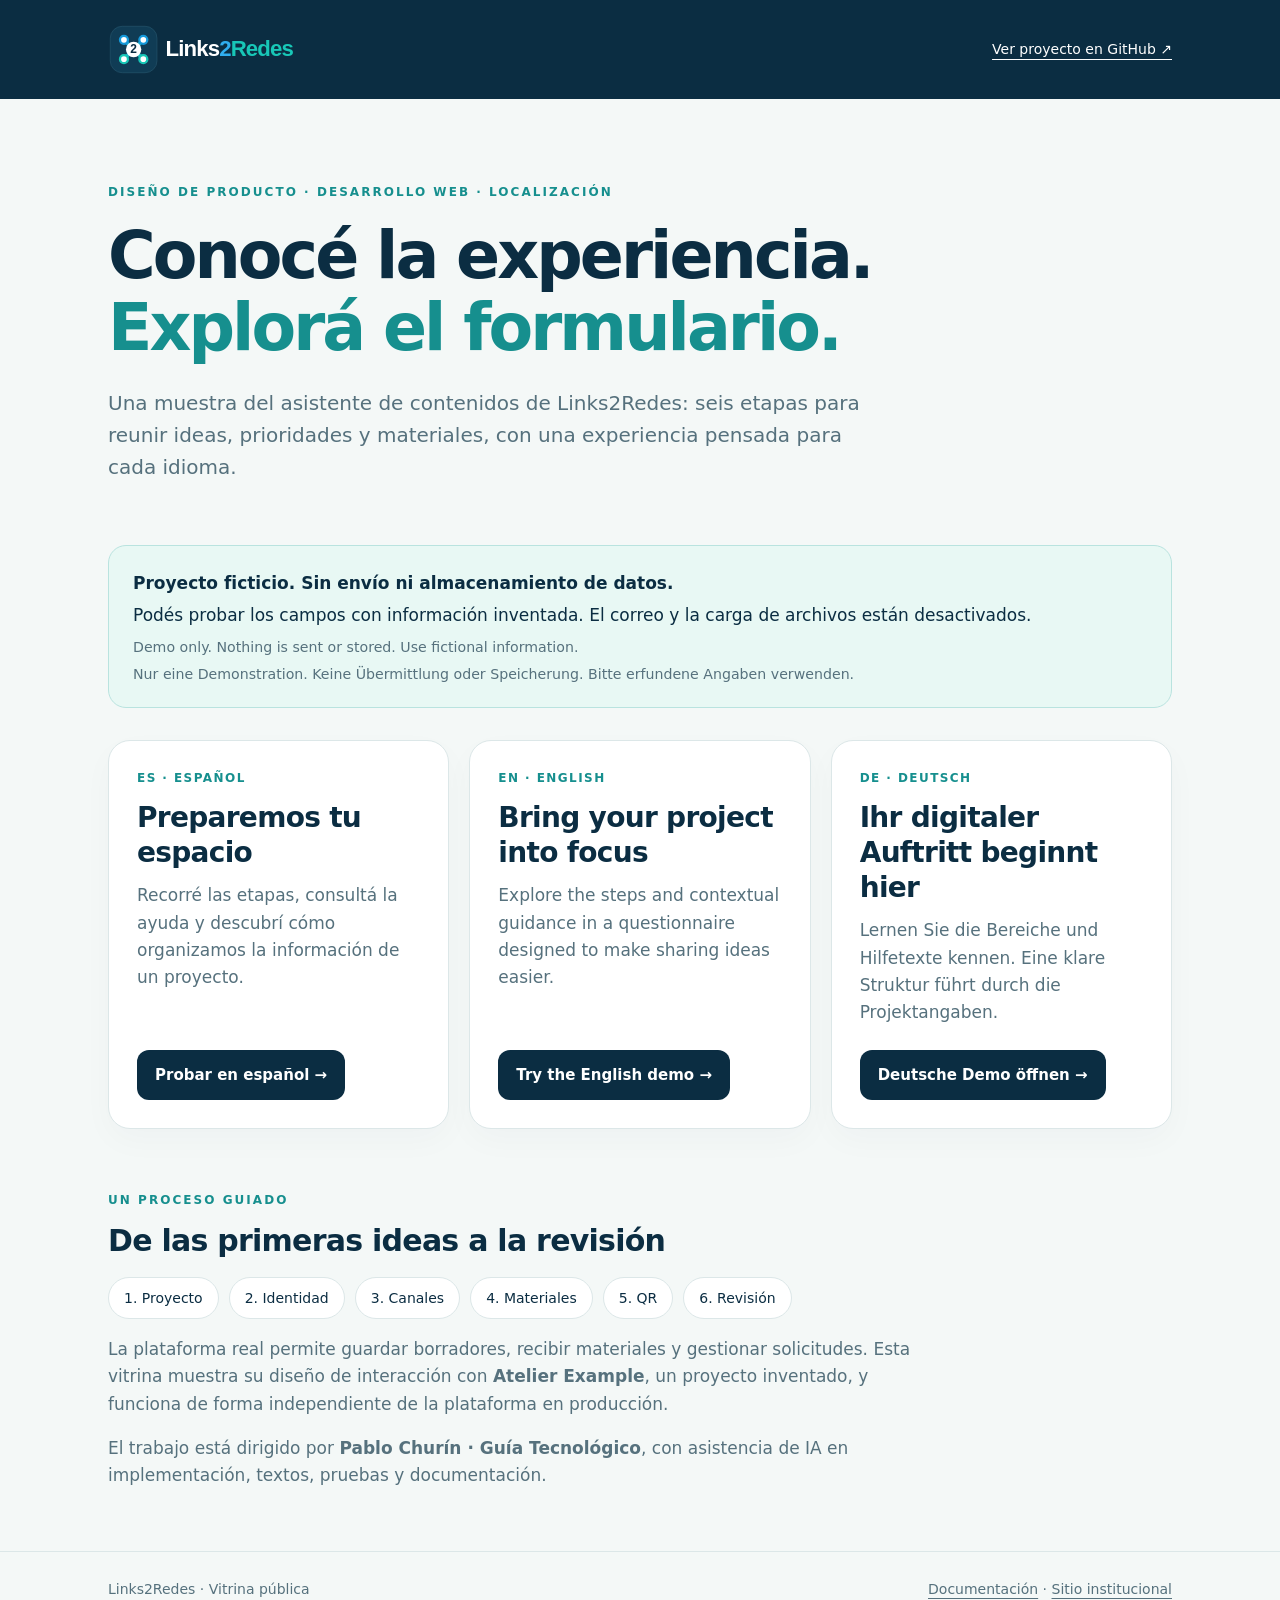
==== index.html @ 5fee1424 "Publicar portada navegable para la demo en GitHub Pages" ====
<!doctype html>
<html lang="es">
<head>
  <meta charset="utf-8">
  <meta name="viewport" content="width=device-width,initial-scale=1">
  <meta http-equiv="Content-Security-Policy" content="default-src 'self'; style-src 'self' 'unsafe-inline'; img-src 'self' data:; connect-src 'none'; form-action 'none'; object-src 'none'; base-uri 'none'">
  <meta name="description" content="Conocé el asistente de contenidos de Links2Redes: una demostración ficticia en español, inglés y alemán, sin envío ni almacenamiento de datos.">
  <meta name="theme-color" content="#0b2d42">
  <title>Links2Redes · Probar la demostración</title>
  <link rel="icon" href="demo/assets/favicon.svg" type="image/svg+xml">
  <style>
    :root{color-scheme:light;--navy:#0b2d42;--teal:#168f8e;--muted:#56717d;--line:#dce7e8}
    *{box-sizing:border-box}body{margin:0;background:#f4f8f7;color:var(--navy);font:17px/1.6 system-ui,-apple-system,Segoe UI,sans-serif}a{color:inherit}a:focus-visible{outline:3px solid #e97460;outline-offset:5px}header{background:var(--navy);color:#fff}header .wrap{padding-top:24px;padding-bottom:24px;display:flex;justify-content:space-between;align-items:center;gap:24px}.brand{width:205px;max-width:45vw}.wrap{max-width:1120px;padding:0 28px;margin:auto}.repo{font-size:14px;text-underline-offset:5px}.hero{padding:72px 0 42px;max-width:880px}.eyebrow{font-size:12px;letter-spacing:.17em;font-weight:800;color:var(--teal);text-transform:uppercase}h1{font-size:clamp(38px,6vw,65px);line-height:1.1;letter-spacing:-.045em;margin:18px 0 24px}h1 em{color:var(--teal);font-style:normal}.lead{max-width:780px;color:var(--muted);font-size:20px}.notice{border:1px solid #b9e3df;background:#e8f8f4;padding:20px 24px;border-radius:18px;margin:0 0 32px}.notice p{margin:4px 0}.notice small{color:var(--muted)}.languages{display:grid;grid-template-columns:repeat(3,minmax(0,1fr));gap:20px}.card{background:#fff;border:1px solid var(--line);border-radius:22px;padding:28px;display:flex;flex-direction:column;align-items:flex-start;box-shadow:0 12px 32px #0b2d4207}.card .tag{font-size:12px;font-weight:800;letter-spacing:.12em;color:var(--teal)}h2{font-size:28px;letter-spacing:-.025em;line-height:1.25;margin:12px 0}.card p{margin:0 0 24px;color:var(--muted);flex:1}.button{display:inline-block;border-radius:12px;background:var(--navy);color:#fff;text-decoration:none;font-size:15px;font-weight:750;padding:13px 18px}.section{margin:62px 0}.section h2{font-size:30px}.steps{display:flex;flex-wrap:wrap;gap:10px;padding:0;list-style:none}.steps li{border:1px solid var(--line);background:#fff;border-radius:100px;padding:9px 15px;font-size:14px}.detail{max-width:820px;color:var(--muted)}footer{border-top:1px solid var(--line);padding:26px 0 36px;color:var(--muted);font-size:14px}footer .wrap{display:flex;justify-content:space-between;flex-wrap:wrap;gap:12px}footer a{text-underline-offset:4px}@media(max-width:760px){.languages{grid-template-columns:1fr}.hero{padding-top:42px}.wrap{padding-left:20px;padding-right:20px}.card{padding:25px}.lead{font-size:18px}header .wrap{gap:14px}.repo{font-size:12px}}
  </style>
</head>
<body>
  <header><div class="wrap"><img class="brand" src="demo/assets/logo-links2redes-light.svg" alt="Links2Redes"><a class="repo" href="https://github.com/pacarg/links2redes">Ver proyecto en GitHub ↗</a></div></header>
  <main class="wrap">
    <section class="hero"><p class="eyebrow">Diseño de producto · Desarrollo web · Localización</p><h1>Conocé la experiencia.<br><em>Explorá el formulario.</em></h1><p class="lead">Una muestra del asistente de contenidos de Links2Redes: seis etapas para reunir ideas, prioridades y materiales, con una experiencia pensada para cada idioma.</p></section>
    <aside class="notice" aria-label="Alcance de la demostración"><p><strong>Proyecto ficticio. Sin envío ni almacenamiento de datos.</strong></p><p>Podés probar los campos con información inventada. El correo y la carga de archivos están desactivados.</p><small lang="en">Demo only. Nothing is sent or stored. Use fictional information.</small><br><small lang="de">Nur eine Demonstration. Keine Übermittlung oder Speicherung. Bitte erfundene Angaben verwenden.</small></aside>
    <section class="languages" aria-label="Elegir idioma de la demostración">
      <article class="card" lang="es"><span class="tag">ES · ESPAÑOL</span><h2>Preparemos tu espacio</h2><p>Recorré las etapas, consultá la ayuda y descubrí cómo organizamos la información de un proyecto.</p><a class="button" href="demo/es.html">Probar en español →</a></article>
      <article class="card" lang="en"><span class="tag">EN · ENGLISH</span><h2>Bring your project into focus</h2><p>Explore the steps and contextual guidance in a questionnaire designed to make sharing ideas easier.</p><a class="button" href="demo/en.html">Try the English demo →</a></article>
      <article class="card" lang="de"><span class="tag">DE · DEUTSCH</span><h2>Ihr digitaler Auftritt beginnt hier</h2><p>Lernen Sie die Bereiche und Hilfetexte kennen. Eine klare Struktur führt durch die Projektangaben.</p><a class="button" href="demo/de.html">Deutsche Demo öffnen →</a></article>
    </section>
    <section class="section"><p class="eyebrow">Un proceso guiado</p><h2>De las primeras ideas a la revisión</h2><ol class="steps"><li>1. Proyecto</li><li>2. Identidad</li><li>3. Canales</li><li>4. Materiales</li><li>5. QR</li><li>6. Revisión</li></ol><p class="detail">La plataforma real permite guardar borradores, recibir materiales y gestionar solicitudes. Esta vitrina muestra su diseño de interacción con <strong>Atelier Example</strong>, un proyecto inventado, y funciona de forma independiente de la plataforma en producción.</p><p class="detail">El trabajo está dirigido por <strong>Pablo Churín · Guía Tecnológico</strong>, con asistencia de IA en implementación, textos, pruebas y documentación.</p></section>
  </main>
  <footer><div class="wrap"><span>Links2Redes · Vitrina pública</span><span><a href="https://github.com/pacarg/links2redes#readme">Documentación</a> · <a href="https://links2redes.com/">Sitio institucional</a></span></div></footer>
</body>
</html>
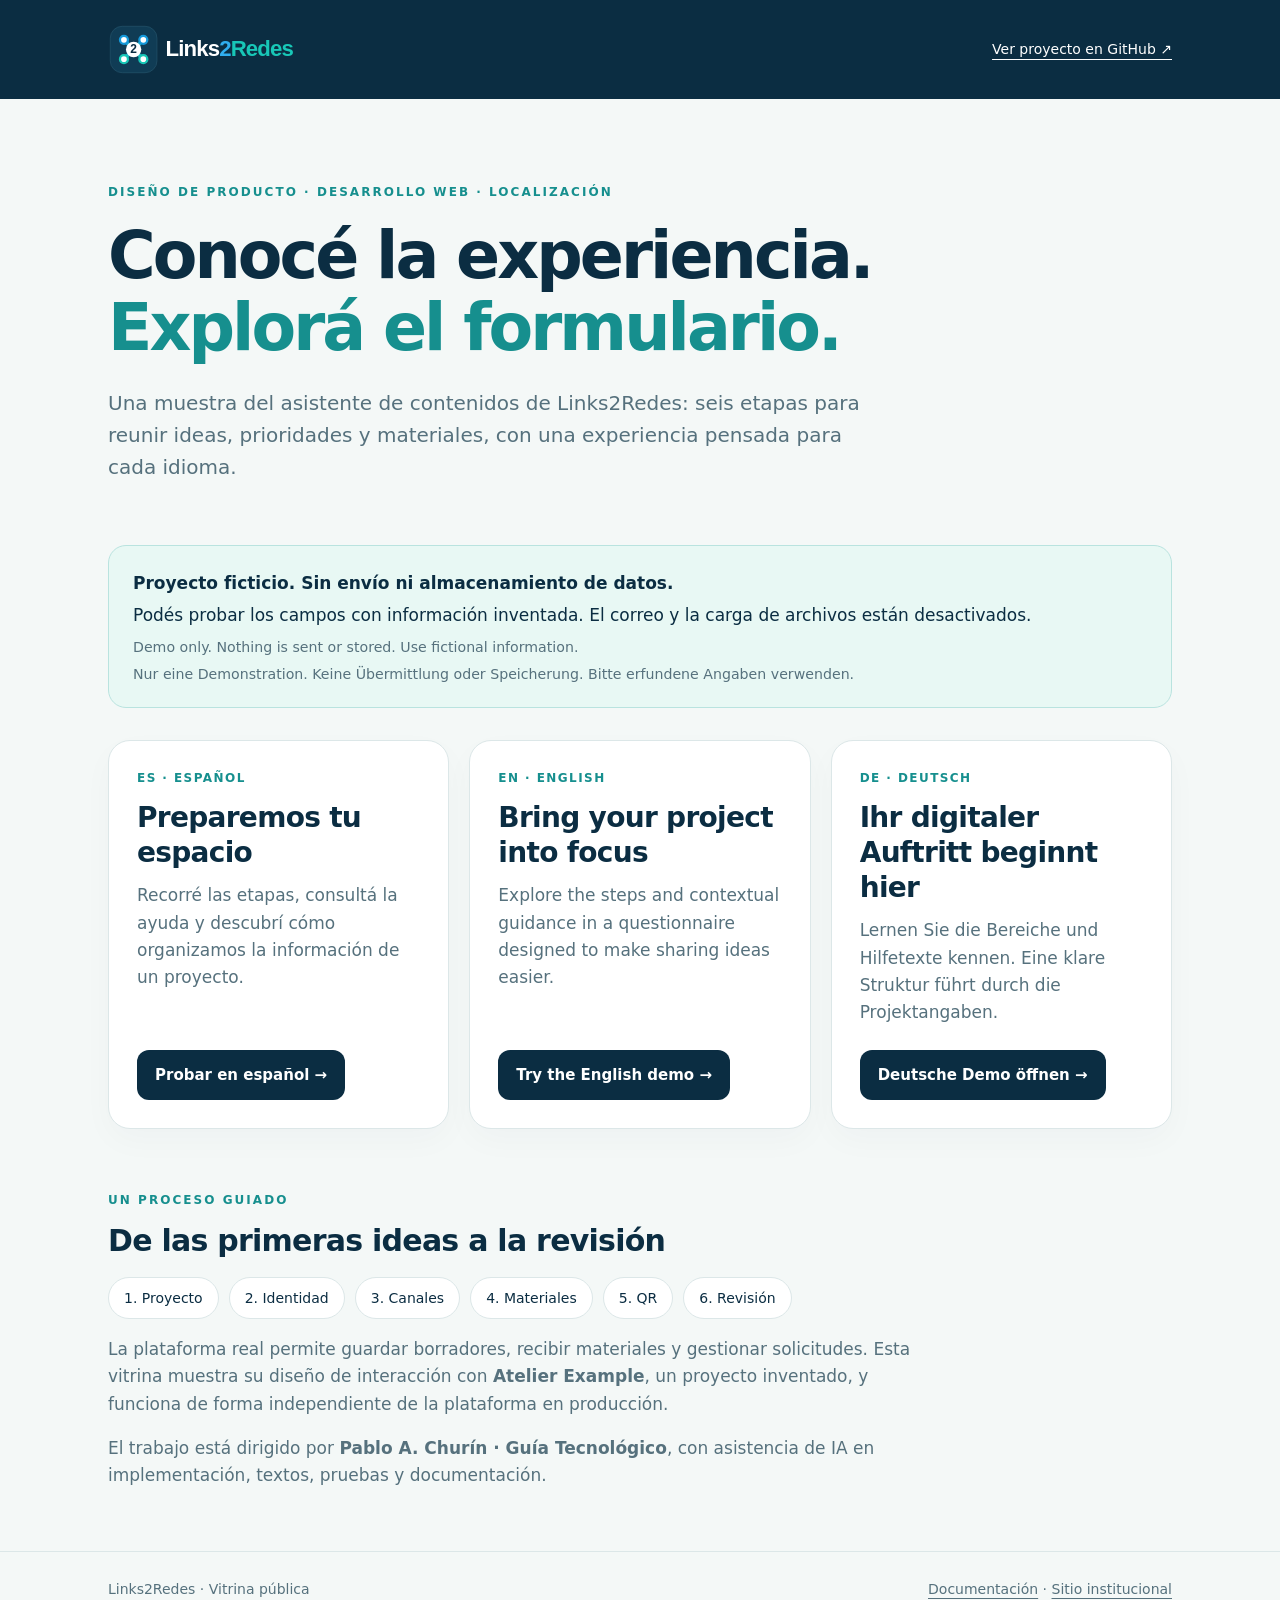
==== commit 47998b24: "Unificar autoria como Pablo A. Churin" ====
--- a/index.html
+++ b/index.html
@@ -23,7 +23,7 @@
       <article class="card" lang="en"><span class="tag">EN · ENGLISH</span><h2>Bring your project into focus</h2><p>Explore the steps and contextual guidance in a questionnaire designed to make sharing ideas easier.</p><a class="button" href="demo/en.html">Try the English demo →</a></article>
       <article class="card" lang="de"><span class="tag">DE · DEUTSCH</span><h2>Ihr digitaler Auftritt beginnt hier</h2><p>Lernen Sie die Bereiche und Hilfetexte kennen. Eine klare Struktur führt durch die Projektangaben.</p><a class="button" href="demo/de.html">Deutsche Demo öffnen →</a></article>
     </section>
-    <section class="section"><p class="eyebrow">Un proceso guiado</p><h2>De las primeras ideas a la revisión</h2><ol class="steps"><li>1. Proyecto</li><li>2. Identidad</li><li>3. Canales</li><li>4. Materiales</li><li>5. QR</li><li>6. Revisión</li></ol><p class="detail">La plataforma real permite guardar borradores, recibir materiales y gestionar solicitudes. Esta vitrina muestra su diseño de interacción con <strong>Atelier Example</strong>, un proyecto inventado, y funciona de forma independiente de la plataforma en producción.</p><p class="detail">El trabajo está dirigido por <strong>Pablo Churín · Guía Tecnológico</strong>, con asistencia de IA en implementación, textos, pruebas y documentación.</p></section>
+    <section class="section"><p class="eyebrow">Un proceso guiado</p><h2>De las primeras ideas a la revisión</h2><ol class="steps"><li>1. Proyecto</li><li>2. Identidad</li><li>3. Canales</li><li>4. Materiales</li><li>5. QR</li><li>6. Revisión</li></ol><p class="detail">La plataforma real permite guardar borradores, recibir materiales y gestionar solicitudes. Esta vitrina muestra su diseño de interacción con <strong>Atelier Example</strong>, un proyecto inventado, y funciona de forma independiente de la plataforma en producción.</p><p class="detail">El trabajo está dirigido por <strong>Pablo A. Churín · Guía Tecnológico</strong>, con asistencia de IA en implementación, textos, pruebas y documentación.</p></section>
   </main>
   <footer><div class="wrap"><span>Links2Redes · Vitrina pública</span><span><a href="https://github.com/pacarg/links2redes#readme">Documentación</a> · <a href="https://links2redes.com/">Sitio institucional</a></span></div></footer>
 </body>
